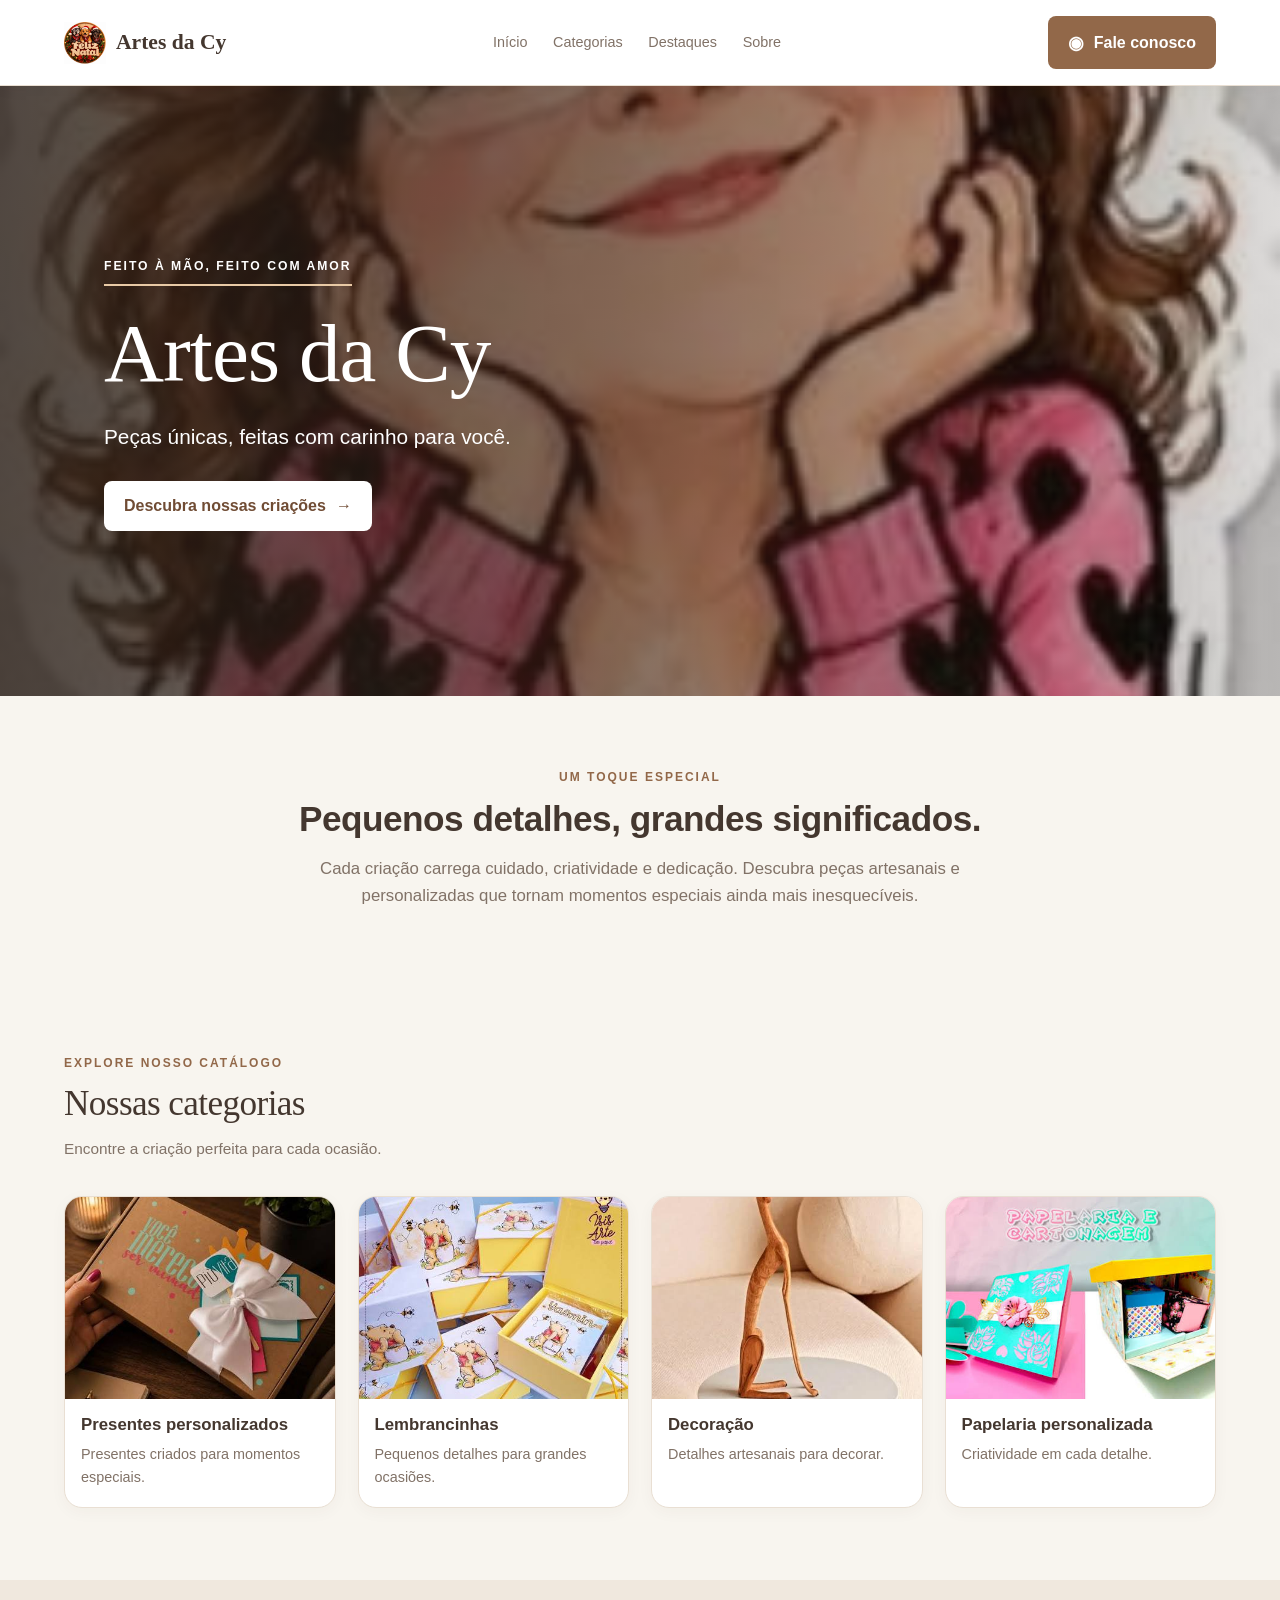
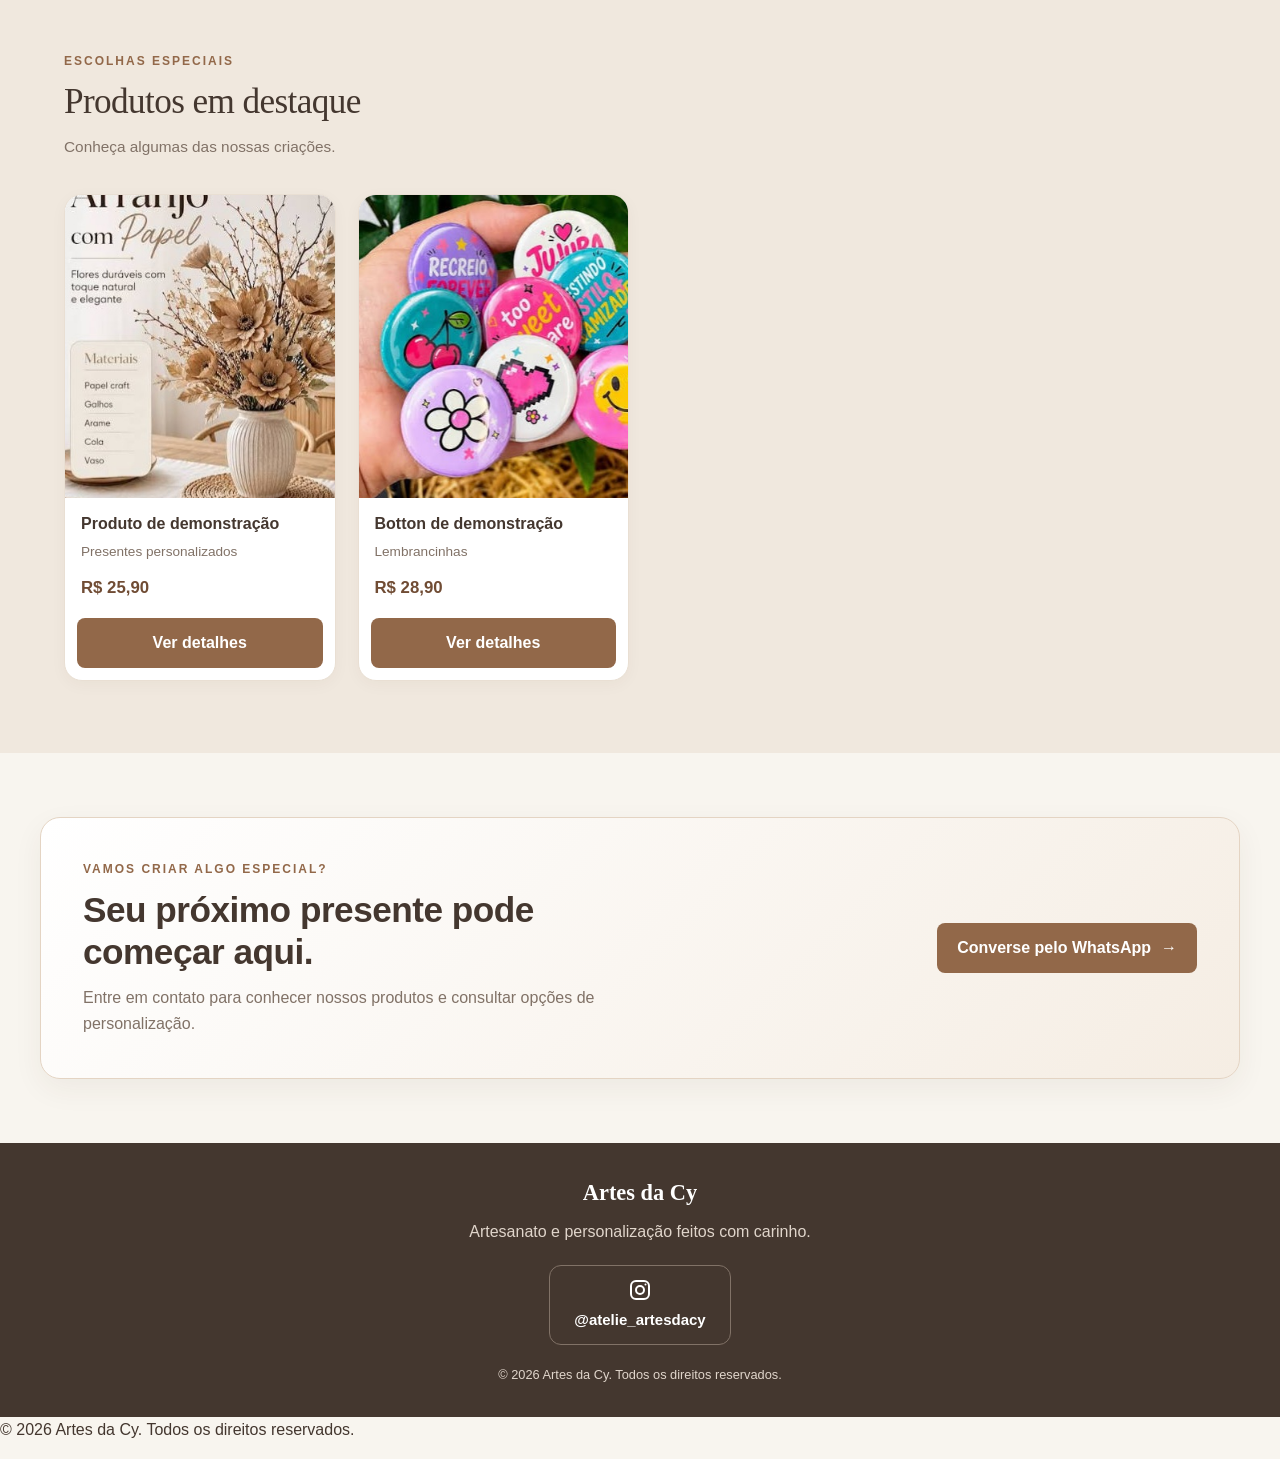
==== index.html @ b023d007 "primeiro upload" ====
<!DOCTYPE html>
<html lang="pt-BR">
<head>
  <meta charset="UTF-8">
  <meta name="viewport" content="width=device-width, initial-scale=1.0">

  <meta name="theme-color" content="#f7f2e9">
  <meta name="description" content="Artes da Cy — artesanato, presentes e produtos personalizados feitos com carinho.">

  <title>Artes da Cy | Feito com carinho</title>

  <link rel="stylesheet" href="css/estilo.css">
  <link rel="stylesheet" href="css/catalogo.css">
  <link rel="stylesheet" href="css/navbar-carrinho.css">

  <script src="js/produtos.js" defer></script>
  <script src="js/app.js" defer></script>
  <script src="js/catalogo.js" defer></script>
  <script src="js/busca.js" defer></script>
  
</head>

<body>

  <header class="cabecalho">
    <a class="marca" href="index.html" aria-label="Artes da Cy - Página inicial">
      <img
        id="logoMarca"
        class="logo-marca"
        src="imagens/logo.jpg"
        alt="Artes da Cy"
      >
      <span>Artes da Cy</span>
    </a>

    <nav class="menu-principal" aria-label="Navegação principal">
      <a href="#inicio">Início</a>
      <a href="#categorias">Categorias</a>
      <a href="#destaques">Destaques</a>
      <a href="#sobre">Sobre</a>
    </nav>

    <a
      id="linkWhatsApp"
      class="botao-contato"
      href="https://wa.me/5514991223869"
      target="_blank"
      rel="noopener noreferrer"
    >
      <span class="icone-whatsapp" aria-hidden="true">◉</span>
      Fale conosco
    </a>
  </header>

  <main>

    <section class="capa" id="inicio">
      <img
        id="imagemCapa"
        class="imagem-capa"
        src="imagens/capa.jpg"
        alt=""
      >
      <div class="capa-sobreposicao"></div>

      <div class="conteudo-capa">
        <span class="etiqueta-capa">FEITO À MÃO, FEITO COM AMOR</span>

        <h1 id="tituloCapa">Artes da Cy</h1>
        <p id="subtituloCapa">
          Peças únicas, feitas com carinho para você.
        </p>
        <a href="#categorias" class="botao-principal">
          Descubra nossas criações
          <span aria-hidden="true">→</span>
        </a>
      </div>
    </section>

    <section class="apresentacao" id="sobre">
      <span class="sobretitulo">UM TOQUE ESPECIAL</span>
      <h2>Pequenos detalhes, grandes significados.</h2>
      <p id="textoApresentacao">
        Cada criação carrega cuidado, criatividade e dedicação.
        Descubra peças artesanais e personalizadas que tornam
        momentos especiais ainda mais inesquecíveis.
      </p>
    </section>
    
<!--<section class="area-busca" aria-label="Buscar produtos">
  <div class="area-busca-conteudo">
    <span class="sobretitulo">ENCONTRE SUA CRIAÇÃO</span>
    <h2>O que você está procurando?</h2>

    <div id="buscaInicio"></div>

    <p class="dica-busca">
      Pesquise por produto, material ou tipo de presente.
    </p>
  </div>
</section>-->


    <section class="secao" id="categorias">
      <div class="cabecalho-secao">
        <div>
          <span class="sobretitulo">EXPLORE NOSSO CATÁLOGO</span>
          <h2>Nossas categorias</h2>
          <p>Encontre a criação perfeita para cada ocasião.</p>
        </div>
      </div>

      <div id="listaCategorias" class="grade-categorias">
        <p class="mensagem-vazia">
          Nossas categorias aparecerão aqui.
        </p>
      </div>
    </section>

    <section class="secao secao-destaques" id="destaques">
      <div class="cabecalho-secao">
        <div>
          <span class="sobretitulo">ESCOLHAS ESPECIAIS</span>
          <h2>Produtos em destaque</h2>
          <p>Conheça algumas das nossas criações.</p>
        </div>
      </div>

      <div id="listaProdutos" class="grade-produtos">
        <p class="mensagem-vazia">
          Nossos produtos aparecerão aqui.
        </p>
      </div>
    </section>

    <section class="convite">
      <div>
        <span class="sobretitulo">VAMOS CRIAR ALGO ESPECIAL?</span>
        <h2>Seu próximo presente pode começar aqui.</h2>
        <p>
          Entre em contato para conhecer nossos produtos
          e consultar opções de personalização.
        </p>
      </div>

      <a
        class="botao-principal"
        href="https://wa.me/5514991223869?text=Ol%C3%A1!%20Gostaria%20de%20conhecer%20os%20produtos%20da%20Artes%20da%20Cy."
        target="_blank"
        rel="noopener noreferrer"
      >
        Converse pelo WhatsApp
        <span aria-hidden="true">→</span>
      </a>
    </section>

  </main>

    <footer class="rodape">
    <a href="#inicio" class="marca-rodape">Artes da Cy</a>
    <p>Artesanato e personalização feitos com carinho.</p><div class="redes-sociais">
  <a
    class="link-rede-social"
    href="https://www.instagram.com/atelie_artesdacy/"
    target="_blank"
    rel="noopener noreferrer"
    aria-label="Visite nosso Instagram"
  >
    <svg
      xmlns="http://www.w3.org/2000/svg"
      width="20"
      height="20"
      viewBox="0 0 24 24"
      fill="none"
      stroke="currentColor"
      stroke-width="2"
      stroke-linecap="round"
      stroke-linejoin="round"
      aria-hidden="true"
    >
      <rect x="3" y="3" width="18" height="18" rx="5"/>
      <circle cx="12" cy="12" r="4"/>
      <circle cx="17.5" cy="6.5" r="1" fill="currentColor" stroke="none"/>
    </svg>
    <span>@atelie_artesdacy</span>
  </a>
</div>

<p class="creditos">
  © <span id="anoAtual">2026</span> Artes da Cy. Todos os direitos reservados.
</p>

  </footer>
    <p class="creditos">
      © <span id="anoAtual">2026</span> Artes da Cy. Todos os direitos reservados.
    </p>
  </footer>

</body>
</html>
---- css/estilo.css ----
:root {
  --fundo: #f8f5ef;
  --superficie: #ffffff;
  --texto: #44372f;
  --texto-suave: #817267;
  --destaque: #926849;
  --destaque-escuro: #704c34;
  --borda: #e9dfd3;
  --areia: #eee3d5;
  --raio: 14px;
  --sombra: 0 8px 28px rgba(65, 45, 30, 0.08);
  --largura: 1200px;
}

* {
  box-sizing: border-box;
}

html {
  scroll-behavior: smooth;
  scroll-padding-top: 90px;
}

body {
  margin: 0;
  background: var(--fundo);
  color: var(--texto);
  font-family: Arial, Helvetica, sans-serif;
  line-height: 1.6;
  -webkit-font-smoothing: antialiased;
}

body,
button,
input,
textarea,
select {
  font-family: Arial, Helvetica, sans-serif;
}

a {
  color: inherit;
  text-decoration: none;
}

img {
  display: block;
  max-width: 100%;
}

button,
a {
  -webkit-tap-highlight-color: transparent;
}

button,
input,
textarea,
select {
  font-size: 16px;
}

h1,
h2,
h3,
p {
  overflow-wrap: anywhere;
}

h1,
h2,
h3 {
  line-height: 1.2;
}

h2 {
  font-size: clamp(1.6rem, 3vw, 2.2rem);
  letter-spacing: -0.5px;
}

p {
  margin-top: 0;
}

.cabecalho {
  position: relative;
  z-index: 10;
  display: flex;
  align-items: center;
  justify-content: space-between;
  gap: 24px;
  padding: 16px max(5%, calc((100% - var(--largura)) / 2));
  background: var(--superficie);
  border-bottom: 1px solid var(--borda);
  box-shadow: 0 3px 16px rgba(65, 45, 30, 0.04);
}


.marca {
  display: inline-flex;
  align-items: center;
  gap: 10px;
  flex-shrink: 0;
  font-family: Georgia, "Times New Roman", serif;
  font-size: 1.35rem;
  font-weight: bold;
}

.logo-marca {
  width: 42px;
  height: 42px;
  object-fit: contain;
}

.menu-principal {
  display: flex;
  align-items: center;
  justify-content: center;
  gap: clamp(12px, 2vw, 28px);
}

.menu-principal a {
  color: var(--texto-suave);
  font-size: 0.9rem;
  transition: color 0.2s ease;
}

.menu-principal a:hover {
  color: var(--destaque);
}

.botao-contato,
.botao-principal {
  display: inline-flex;
  align-items: center;
  justify-content: center;
  gap: 10px;
  min-height: 46px;
  padding: 12px 20px;
  border: 0;
  border-radius: 8px;
  background: var(--destaque);
  color: #ffffff;
  font-weight: bold;
  text-align: center;
  transition:
    background 0.2s ease,
    transform 0.2s ease;
}

.botao-contato:hover,
.botao-principal:hover {
  background: var(--destaque-escuro);
  transform: translateY(-2px);
}

.icone-whatsapp {
  font-size: 1.15rem;
}

.sobretitulo {
  display: block;
  margin-bottom: 10px;
  color: var(--destaque);
  font-size: 0.75rem;
  font-weight: bold;
  letter-spacing: 2px;
}

.secao,
.apresentacao {
  width: 100%;
  max-width: calc(var(--largura) + 10%);
  margin: 0 auto;
  padding: 72px 5%;
}

.secao h2,
.apresentacao h2 {
  margin-top: 0;
}

.cabecalho-secao {
  display: flex;
  align-items: flex-end;
  justify-content: space-between;
  gap: 20px;
  margin-bottom: 34px;
}

.cabecalho-secao h2 {
  margin-bottom: 12px;
  font-family: Georgia, "Times New Roman", serif;
  font-weight: normal;
  letter-spacing: -0.6px;
}

.cabecalho-secao p {
  margin-bottom: 0;
  color: var(--texto-suave);
  font-size: 0.96rem;
}

.apresentacao {
  max-width: 850px;
  text-align: center;
}

.apresentacao h2 {
  margin-bottom: 16px;
}

.apresentacao p {
  max-width: 700px;
  margin: 0 auto;
  color: var(--texto-suave);
  font-size: 1.05rem;
}

.secao-destaques {
  max-width: none;
  background: #f0e8de;
}

.secao-destaques > * {
  max-width: var(--largura);
  margin-right: auto;
  margin-left: auto;
}

.convite {
  display: flex;
  align-items: center;
  justify-content: space-between;
  gap: 32px;
  max-width: var(--largura);
  margin: 60px auto;
  padding: 36px;
  border: 1px solid var(--borda);
  border-radius: var(--raio);
  background: var(--superficie);
}

.convite h2 {
  max-width: 600px;
  margin: 0 0 12px;
}

.convite p {
  max-width: 600px;
  margin-bottom: 0;
  color: var(--texto-suave);
}

.convite .botao-principal {
  flex-shrink: 0;
}

.rodape {
  padding: 32px 5%;
  background: #44372f;
  color: #ffffff;
  text-align: center;
}

.marca-rodape {
  font-family: Georgia, "Times New Roman", serif;
  font-size: 1.4rem;
  font-weight: bold;
}

.rodape p {
  margin: 8px 0 0;
  color: #e0d5cb;
}

.rodape .creditos {
  margin-top: 20px;
  font-size: 0.8rem;
}

.mensagem-vazia {
  grid-column: 1 / -1;
  padding: 24px;
  border: 1px dashed var(--borda);
  border-radius: var(--raio);
  color: var(--texto-suave);
  text-align: center;
}

@media (max-width: 850px) {
  .cabecalho {
    flex-wrap: wrap;
    gap: 12px;
  }

  .menu-principal {
    order: 3;
    width: 100%;
    justify-content: center;
    padding-top: 10px;
    border-top: 1px solid var(--borda);
  }

  .convite {
    margin-right: 4%;
    margin-left: 4%;
  }
}

@media (max-width: 520px) {
  html {
    scroll-padding-top: 20px;
  }

  .cabecalho {
    padding: 12px 4%;
  }

  .marca {
    gap: 7px;
    font-size: 1.1rem;
  }

  .logo-marca {
    width: 34px;
    height: 34px;
  }

  .cabecalho > .botao-contato {
    min-height: 40px;
    padding: 9px 11px;
    font-size: 0.8rem;
  }

  .menu-principal {
    justify-content: space-between;
    gap: 8px;
    overflow-x: auto;
  }

  .menu-principal a {
    flex-shrink: 0;
    font-size: 0.8rem;
  }

  .secao,
  .apresentacao {
    padding: 40px 4%;
  }

  .cabecalho-secao {
    margin-bottom: 22px;
  }

  .convite {
    align-items: stretch;
    flex-direction: column;
    gap: 22px;
    margin-top: 32px;
    margin-bottom: 32px;
    padding: 24px 20px;
  }

  .convite .botao-principal {
    width: 100%;
  }

  .rodape {
    padding: 28px 4%;
  }
}

@media (prefers-reduced-motion: reduce) {
  html {
    scroll-behavior: auto;
  }

  *,
  *::before,
  *::after {
    transition-duration: 0.01ms !important;
    animation-duration: 0.01ms !important;
  }
}


/* Redes sociais do rodapé */
.redes-sociais {
  display: flex;
  justify-content: center;
  align-items: center;
  margin: 20px 0;
}

.link-rede-social {
  display: flex;
  flex-direction: column;
  align-items: center;
  gap: 6px;
  padding: 12px 24px;
  color: #ffffff;
  background-color: #44372f;
  text-decoration: none;
  border: 1px solid #817267;
  border-radius: 12px;
  transition: background-color 0.2s ease;
}

.link-rede-social:hover,
.link-rede-social:active {
  color: #ffffff;
  background-color: #5a473a;
  text-decoration: none;
}

.link-rede-social:focus-visible {
  outline: 2px solid #ffffff;
  outline-offset: 3px;
}

.link-rede-social span {
  color: #ffffff;
}

.link-rede-social > span:first-of-type {
  font-weight: 600;
  font-size: 15px;
}

.usuario-instagram {
  font-size: 12px;
  opacity: 0.85;
}

/* Ícone do Instagram no rodapé */
.link-rede-social svg {
  display: block;
  width: 24px;
  height: 24px;
  flex-shrink: 0;
  color: #ffffff;
  stroke: currentColor;
}

.link-rede-social {
  color: #ffffff;
}

.link-rede-social:hover svg {
  color: #ffffff;
}

/* QUANTIDADE E ADIÇÃO AO CARRINHO */

.linha-adicionar-carrinho {
  display: flex;
  align-items: stretch;
  gap: 10px;
  width: 100%;
  margin: 18px 0;
}

.seletor-quantidade {
  display: flex;
  flex: 0 0 auto;
  align-items: center;
  justify-content: center;
  gap: 2px;
  padding: 4px;
  border: 1px solid var(--borda);
  border-radius: 10px;
  background: var(--superficie);
}

.botao-ajuste-quantidade {
  display: flex;
  align-items: center;
  justify-content: center;
  width: 30px;
  min-width: 30px;
  height: 38px;
  padding: 0;
  border: 0;
  border-radius: 7px;
  background: transparent;
  color: var(--texto);
  font-size: 1.25rem;
  cursor: pointer;
}

.botao-ajuste-quantidade:hover {
  background: var(--areia);
}

.seletor-quantidade input {
  width: 38px;
  min-width: 0;
  height: 38px;
  padding: 0;
  border: 0;
  outline-offset: 2px;
  background: transparent;
  color: var(--texto);
  font: inherit;
  font-weight: 600;
  text-align: center;
  appearance: textfield;
  -moz-appearance: textfield;
}

.seletor-quantidade input::-webkit-inner-spin-button,
.seletor-quantidade input::-webkit-outer-spin-button {
  margin: 0;
  -webkit-appearance: none;
}

.linha-adicionar-carrinho > .botao-principal {
  flex: 1 1 auto;
  min-width: 0;
  margin: 0;
  padding: 10px 12px;
  font-size: 0.9rem;
  line-height: 1.25;
}

@media (max-width: 380px) {
  .linha-adicionar-carrinho {
    gap: 6px;
  }

  .botao-ajuste-quantidade {
    width: 26px;
    min-width: 26px;
  }

  .seletor-quantidade input {
    width: 30px;
  }

  .linha-adicionar-carrinho > .botao-principal {
    padding: 9px 7px;
    font-size: 0.82rem;
  }
}
---- css/catalogo.css ----
/* CAPA PRINCIPAL */

.capa {
  position: relative;
  display: flex;
  align-items: center;
  min-height: clamp(400px, 52vw, 610px);
  overflow: hidden;
  isolation: isolate;
  background: #c8b39c;
}

.imagem-capa,
.capa-sobreposicao {
  position: absolute;
  inset: 0;
  width: 100%;
  height: 100%;
}

.imagem-capa {
  z-index: -2;
  object-fit: cover;
  object-position: center;
}

.capa-sobreposicao {
  z-index: -1;
  background: linear-gradient(
    90deg,
    rgba(43, 31, 23, 0.82) 0%,
    rgba(43, 31, 23, 0.58) 48%,
    rgba(43, 31, 23, 0.16) 100%
  );
}

.conteudo-capa {
  position: relative;
  width: 100%;
  max-width: var(--largura);
  margin: 0 auto;
  padding: 76px 5%;
  color: #ffffff;
}

.etiqueta-capa {
  display: inline-block;
  margin-bottom: 18px;
  padding-bottom: 8px;
  border-bottom: 2px solid #e8c9a5;
  color: #ffffff;
  font-size: 0.76rem;
  font-weight: bold;
  letter-spacing: 2px;
}


.conteudo-capa h1 {
  max-width: 700px;
  margin: 0 0 16px;
  font-family: Georgia, "Times New Roman", serif;
  font-size: clamp(2.6rem, 7vw, 5.2rem);
  font-weight: normal;
  letter-spacing: -1px;
}

.conteudo-capa p {
  max-width: 500px;
  margin-bottom: 28px;
  font-size: clamp(1rem, 2vw, 1.3rem);
}

.conteudo-capa .botao-principal {
  background: #ffffff;
  color: var(--destaque-escuro);
}

.conteudo-capa .botao-principal:hover {
  background: var(--areia);
}

/* GRADE DE CATEGORIAS */

.grade-categorias {
  display: grid;
  grid-template-columns: repeat(4, minmax(0, 1fr));
  gap: 22px;
}

.convite {
  display: flex;
  align-items: center;
  justify-content: space-between;
  gap: 32px;
  max-width: var(--largura);
  margin: 64px auto;
  padding: 42px;
  border: 1px solid #e4d4c3;
  border-radius: 20px;
  background: linear-gradient(135deg, #ffffff 0%, #f5ede3 100%);
  box-shadow: 0 10px 30px rgba(65, 45, 30, 0.06);
}

.cartao-categoria {
  display: block;
  overflow: hidden;
  border: 1px solid var(--borda);
  border-radius: 18px;
  background: var(--superficie);
  box-shadow: 0 4px 16px rgba(65, 45, 30, 0.04);
  transition:
    transform 0.25s ease,
    box-shadow 0.25s ease;
}

.cartao-categoria:hover {
  transform: translateY(-4px);
  box-shadow: 0 12px 26px rgba(65, 45, 30, 0.12);
}

.cartao-categoria img {
  width: 100%;
  aspect-ratio: 4 / 3;
  object-fit: cover;
  background: var(--areia);
}

.cartao-categoria h3 {
  margin: 16px 16px 8px;
  font-size: 1.05rem;
}

.cartao-categoria p {
  margin: 0 16px 18px;
  color: var(--texto-suave);
  font-size: 0.9rem;
}

/* GRADE DE PRODUTOS */

.grade-produtos {
  display: grid;
  grid-template-columns: repeat(4, minmax(0, 1fr));
  gap: 22px;
}

.cartao-produto {
  display: flex;
  min-width: 0;
  flex-direction: column;
  overflow: hidden;
  border: 1px solid var(--borda);
  border-radius: 18px;
  background: var(--superficie);
  box-shadow: 0 4px 16px rgba(65, 45, 30, 0.04);
  transition:
    transform 0.25s ease,
    box-shadow 0.25s ease;
}

.cartao-produto:hover {
  transform: translateY(-4px);
  box-shadow: 0 12px 26px rgba(65, 45, 30, 0.12);
}

.cartao-produto > a:first-child {
  display: flex;
  flex: 1;
  flex-direction: column;
}

.cartao-produto img {
  width: 100%;
  aspect-ratio: 4 / 4.5;
  object-fit: cover;
  background: var(--areia);
}

.cartao-produto-conteudo {
  display: flex;
  flex: 1;
  flex-direction: column;
  align-items: flex-start;
  padding: 16px;
}

.cartao-produto h3 {
  margin: 0 0 8px;
  font-size: 1rem;
}

.cartao-produto-conteudo > p:not(.preco) {
  margin-bottom: 12px;
  color: var(--texto-suave);
  font-size: 0.85rem;
}

.cartao-produto .preco {
  margin-top: auto;
  margin-bottom: 0;
  color: var(--destaque-escuro);
  font-size: 1.05rem;
  font-weight: bold;
}

.cartao-produto > .botao-contato {
  margin: 0 12px 12px;
}

/* PÁGINA DE CATEGORIA */

.caminho-pagina {
  display: flex;
  flex-wrap: wrap;
  align-items: center;
  gap: 10px;
  max-width: var(--largura);
  margin: 0 auto;
  padding: 22px 5%;
  color: var(--texto-suave);
  font-size: 0.9rem;
}

.caminho-pagina a:hover,
.link-voltar:hover {
  color: var(--destaque-escuro);
  text-decoration: underline;
}

.topo-categoria {
  padding: 42px 5% 48px;
  background: var(--areia);
  text-align: center;
}

.topo-categoria .sobretitulo {
  margin-bottom: 12px;
}

.topo-categoria h1 {
  margin: 0 0 14px;
  font-family: Georgia, "Times New Roman", serif;
  font-size: clamp(2rem, 5vw, 3.4rem);
  font-weight: normal;
}

.topo-categoria > p {
  max-width: 650px;
  margin: 0 auto;
  color: var(--texto-suave);
}

.secao-listagem {
  min-height: 300px;
}

.resumo-listagem {
  display: flex;
  align-items: center;
  justify-content: space-between;
  flex-wrap: wrap;
  gap: 12px;
  margin-bottom: 24px;
}

.resumo-listagem p {
  margin: 0;
  color: var(--texto-suave);
  font-size: 0.9rem;
}

.link-voltar {
  color: var(--destaque);
  font-size: 0.9rem;
}

.aviso-categoria {
  padding: 36px 16px;
  text-align: center;
}

.aviso-categoria h2 {
  margin-top: 0;
}

.aviso-categoria p {
  color: var(--texto-suave);
}

.aviso-categoria .botao-principal {
  margin-top: 12px;
}

[hidden] {
  display: none !important;
}

@media (max-width: 520px) {
  .caminho-pagina {
    padding: 16px 4%;
    font-size: 0.82rem;
  }

  .topo-categoria {
    padding: 34px 5% 38px;
  }

  .resumo-listagem {
    align-items: flex-start;
    flex-direction: column;
  }
}


@media (max-width: 1000px) {
  .grade-categorias,
  .grade-produtos {
    grid-template-columns: repeat(3, minmax(0, 1fr));
    gap: 16px;
  }
}

@media (max-width: 650px) {
  .capa {
    min-height: 400px;
  }

.capa-sobreposicao {
  background: linear-gradient(
    90deg,
    rgba(43, 31, 23, 0.82) 0%,
    rgba(43, 31, 23, 0.62) 65%,
    rgba(43, 31, 23, 0.35) 100%
  );
}

  .conteudo-capa {
    padding: 48px 5%;
  }

  .etiqueta-capa {
    font-size: 0.68rem;
    letter-spacing: 1.4px;
  }

  .grade-categorias {
    grid-template-columns: repeat(2, minmax(0, 1fr));
    gap: 12px;
  }

  .grade-produtos {
    grid-template-columns: repeat(2, minmax(0, 1fr));
    gap: 12px;
  }

  .cartao-categoria h3 {
    margin: 12px 12px 6px;
    font-size: 0.95rem;
  }

  .cartao-categoria p {
    margin: 0 12px 14px;
    font-size: 0.8rem;
  }

  .cartao-produto-conteudo {
    padding: 12px;
  }

  .cartao-produto h3 {
    font-size: 0.92rem;
  }

  .cartao-produto .preco {
    font-size: 0.95rem;
  }

  .cartao-produto > .botao-contato {
    margin: 0 8px 8px;
    padding: 10px 8px;
    font-size: 0.85rem;
  }
}

@media (max-width: 350px) {
  .grade-categorias,
  .grade-produtos {
    gap: 8px;
  }

  .cartao-produto-conteudo {
    padding: 9px;
  }

  .cartao-produto > .botao-contato {
    margin: 0 6px 6px;
    font-size: 0.78rem;
  }
}

/* PÁGINA INDIVIDUAL DO PRODUTO */

.detalhes-produto {
  display: grid;
  grid-template-columns: minmax(0, 1.05fr) minmax(0, 0.95fr);
  align-items: start;
  gap: clamp(28px, 5vw, 64px);
  max-width: var(--largura);
  margin: 0 auto;
  padding: 24px 5% 64px;
}

.galeria-produto {
  min-width: 0;
}

.imagem-principal-container {
  display: flex;
  align-items: center;
  justify-content: center;
  overflow: hidden;
  border: 1px solid var(--borda);
  border-radius: var(--raio);
  background: #eee5da;
}

.imagem-principal-produto {
  width: 100%;
  max-height: 650px;
  aspect-ratio: 4 / 4.5;
  object-fit: contain;
}

.imagem-principal-produto.sem-imagem {
  min-height: 260px;
  color: var(--texto-suave);
}

.miniaturas-produto {
  display: flex;
  flex-wrap: wrap;
  gap: 10px;
  margin-top: 14px;
}

.miniatura-produto {
  width: 76px;
  padding: 0;
  overflow: hidden;
  border: 2px solid transparent;
  border-radius: 8px;
  background: var(--superficie);
  cursor: pointer;
}

.miniatura-produto img {
  width: 100%;
  aspect-ratio: 1;
  object-fit: cover;
}

.miniatura-produto.selecionada {
  border-color: var(--destaque);
}

.miniatura-produto:focus-visible {
  outline: 2px solid var(--destaque-escuro);
  outline-offset: 3px;
}

.informacoes-produto {
  min-width: 0;
  padding-top: 12px;
}

.informacoes-produto h1 {
  margin: 0 0 20px;
  font-family: Georgia, "Times New Roman", serif;
  font-size: clamp(2rem, 4vw, 3rem);
  font-weight: normal;
  line-height: 1.15;
}

.preco-detalhe {
  margin: 0 0 24px;
  color: var(--destaque-escuro);
  font-size: clamp(1.35rem, 3vw, 1.8rem);
  font-weight: bold;
}

.descricao-detalhe {
  margin-bottom: 28px;
  color: var(--texto-suave);
  white-space: pre-line;
  overflow-wrap: anywhere;
}

.especificacoes-produto {
  margin: 24px 0;
  border-top: 1px solid var(--borda);
}

.linha-especificacao {
  padding: 16px 0;
  border-bottom: 1px solid var(--borda);
}

.linha-especificacao > span {
  display: block;
  margin-bottom: 4px;
  font-size: 0.82rem;
  font-weight: bold;
  color: var(--destaque);
  text-transform: uppercase;
  letter-spacing: 0.7px;
}

.linha-especificacao p {
  margin: 0;
  color: var(--texto);
  white-space: pre-line;
}

.botao-produto-grande {
  width: 100%;
  min-height: 52px;
  font-size: 1rem;
}

.nota-produto {
  margin-top: 14px;
  color: var(--texto-suave);
  font-size: 0.85rem;
  text-align: center;
}

.outros-produtos {
  border-top: 1px solid var(--borda);
}

.produto-indisponivel {
  padding: 60px 5%;
  text-align: center;
}

.produto-indisponivel h1 {
  font-family: Georgia, "Times New Roman", serif;
  font-weight: normal;
}

.produto-indisponivel p {
  margin-bottom: 24px;
  color: var(--texto-suave);
}

@media (max-width: 760px) {
  .detalhes-produto {
    grid-template-columns: minmax(0, 1fr);
    gap: 28px;
    padding: 16px 4% 44px;
  }

    .imagem-principal-produto {
    width: 100%;
    height: auto;
    max-height: 650px;
    aspect-ratio: auto;
    object-fit: contain;
  }

  .informacoes-produto {
    padding-top: 0;
  }

  .informacoes-produto h1 {
    font-size: 2rem;
  }

  .miniatura-produto {
    width: 64px;
  }
}

/* BUSCA E FILTROS */

.area-busca {
  padding: 56px 5%;
  background: linear-gradient(180deg, #ffffff 0%, #f8f5ef 100%);
  border-top: 1px solid var(--borda);
  border-bottom: 1px solid var(--borda);
}

.area-busca-conteudo {
  max-width: 760px;
  margin: 0 auto;
  text-align: center;
}

.area-busca h2 {
  margin: 0 0 22px;
}

.dica-busca {
  margin: 12px 0 0;
  color: var(--texto-suave);
  font-size: 0.85rem;
}

.formulario-busca {
  width: 100%;
}

.busca-campo {
  display: flex;
  align-items: center;
  gap: 10px;
  width: 100%;
  padding: 7px;
  border: 1px solid #dfd0bf;
  border-radius: 14px;
  background: #ffffff;
  box-shadow: 0 8px 24px rgba(65, 45, 30, 0.08);
  transition: box-shadow 0.2s ease, border-color 0.2s ease;
}

.busca-icone {
  padding-left: 12px;
  color: var(--destaque);
  font-size: 1.8rem;
  line-height: 1;
}

.busca-campo input {
  flex: 1;
  width: 100%;
  min-width: 0;
  min-height: 44px;
  border: 0;
  outline: none;
  background: transparent;
  color: var(--texto);
}

.busca-campo input:focus-visible {
  outline: 2px solid var(--destaque);
  outline-offset: 2px;
}

.busca-campo input::placeholder {
  color: #9b8e83;
}

.botao-buscar {
  min-height: 44px;
  padding: 10px 22px;
  border: 0;
  border-radius: 8px;
  background: var(--destaque);
  color: #ffffff;
  font-weight: bold;
  cursor: pointer;
}

.botao-buscar:hover {
  background: var(--destaque-escuro);
}

.filtros-categoria {
  display: grid;
  grid-template-columns: minmax(0, 1fr) minmax(200px, 0.65fr);
  align-items: end;
  gap: 20px;
  margin-bottom: 28px;
}

.filtro-seletor {
  display: flex;
  flex-direction: column;
  gap: 8px;
  color: var(--texto-suave);
  font-size: 0.85rem;
}

.filtro-seletor select {
  width: 100%;
  min-height: 48px;
  padding: 10px 12px;
  border: 1px solid var(--borda);
  border-radius: 8px;
  background: #ffffff;
  color: var(--texto);
}

@media (max-width: 600px) {
  .area-busca {
    padding: 34px 4%;
  }

  .busca-campo {
    gap: 6px;
  }

  .busca-campo input {
    font-size: 0.9rem;
  }

  .botao-buscar {
    padding: 10px 13px;
  }

  .filtros-categoria {
    grid-template-columns: minmax(0, 1fr);
    gap: 16px;
  }
}

/* AJUSTE DOS FILTROS COM ORDENAÇÃO */

.filtros-categoria {
  grid-template-columns: repeat(3, minmax(0, 1fr));
}

@media (max-width: 600px) {
  .filtros-categoria {
    grid-template-columns: minmax(0, 1fr);
  }
}
---- css/navbar-carrinho.css ----
/* BOTÃO FLUTUANTE DO CARRINHO */

.botao-flutuante-carrinho {
  position: fixed;
  right: 18px;
  bottom: 22px;
  z-index: 1000;

  display: flex;
  align-items: center;
  justify-content: center;
  gap: 9px;

  min-height: 54px;
  padding: 12px 18px;

  border: 1px solid rgba(255, 255, 255, 0.25);
  border-radius: 50px;

  background: #735642;
  color: #ffffff;

  font-family: inherit;
  font-size: 0.95rem;
  font-weight: 600;
  text-decoration: none;

  box-shadow: 0 5px 18px rgba(45, 30, 20, 0.25);

  transition:
    background-color 0.2s ease,
    transform 0.2s ease,
    box-shadow 0.2s ease;
}

.botao-flutuante-carrinho:hover {
  background: #5d4433;
  color: #ffffff;
  transform: translateY(-2px);
  box-shadow: 0 7px 22px rgba(45, 30, 20, 0.3);
}

.botao-flutuante-carrinho:focus-visible {
  outline: 3px solid #b58b68;
  outline-offset: 4px;
}

.icone-flutuante-carrinho {
  font-size: 1.25rem;
  line-height: 1;
}

.contador-flutuante-carrinho {
  display: inline-flex;
  align-items: center;
  justify-content: center;

  min-width: 24px;
  height: 24px;
  padding: 0 5px;

  border-radius: 50px;
  background: #ffffff;
  color: #735642;

  font-size: 0.8rem;
  font-weight: 700;
  line-height: 1;
  font-variant-numeric: tabular-nums;
}

/* ADAPTAÇÃO PARA CELULARES */

@media (max-width: 600px) {
  .botao-flutuante-carrinho {
    right: 14px;
    bottom: 18px;
    min-height: 50px;
    padding: 11px 15px;
    gap: 8px;
    font-size: 0.9rem;
  }

  .icone-flutuante-carrinho {
    font-size: 1.2rem;
  }
}

/* RESPEITA A PREFERÊNCIA POR MENOS ANIMAÇÃO */

@media (prefers-reduced-motion: reduce) {
  .botao-flutuante-carrinho {
    transition: none;
  }
}
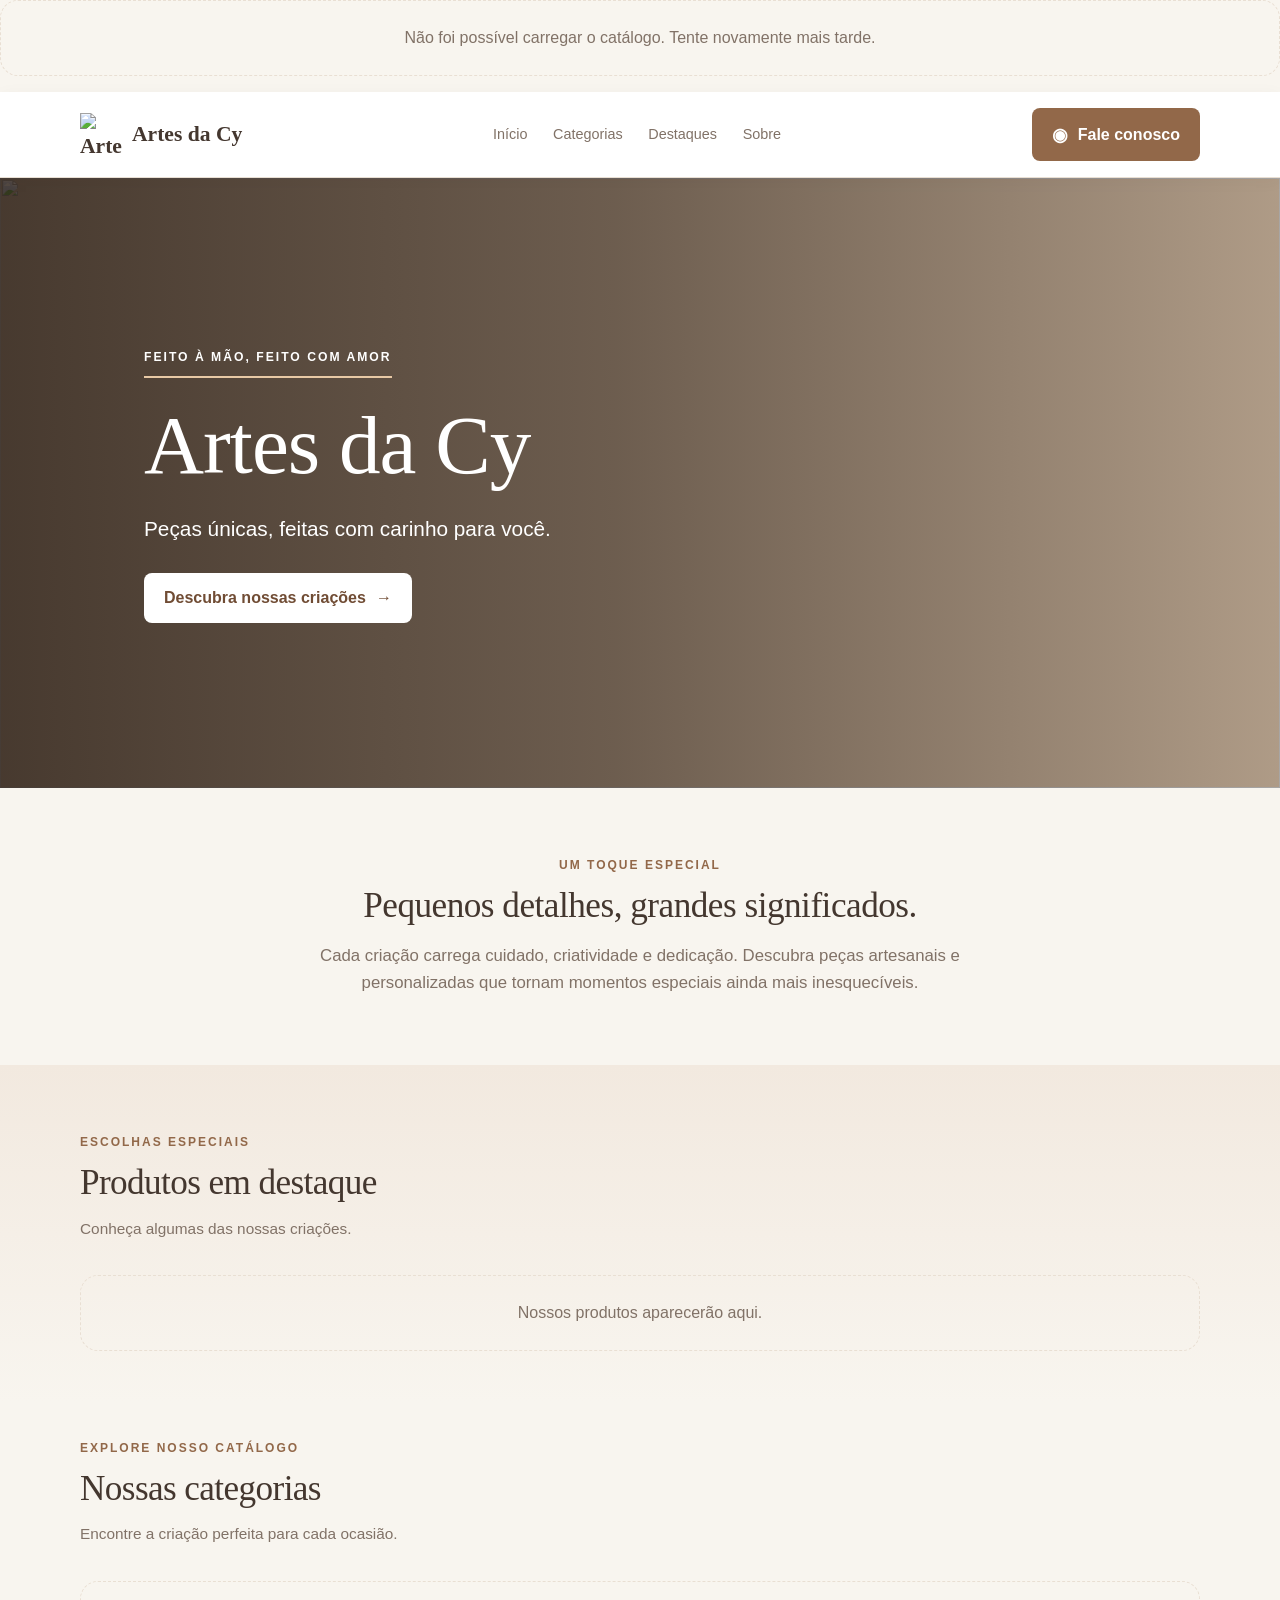
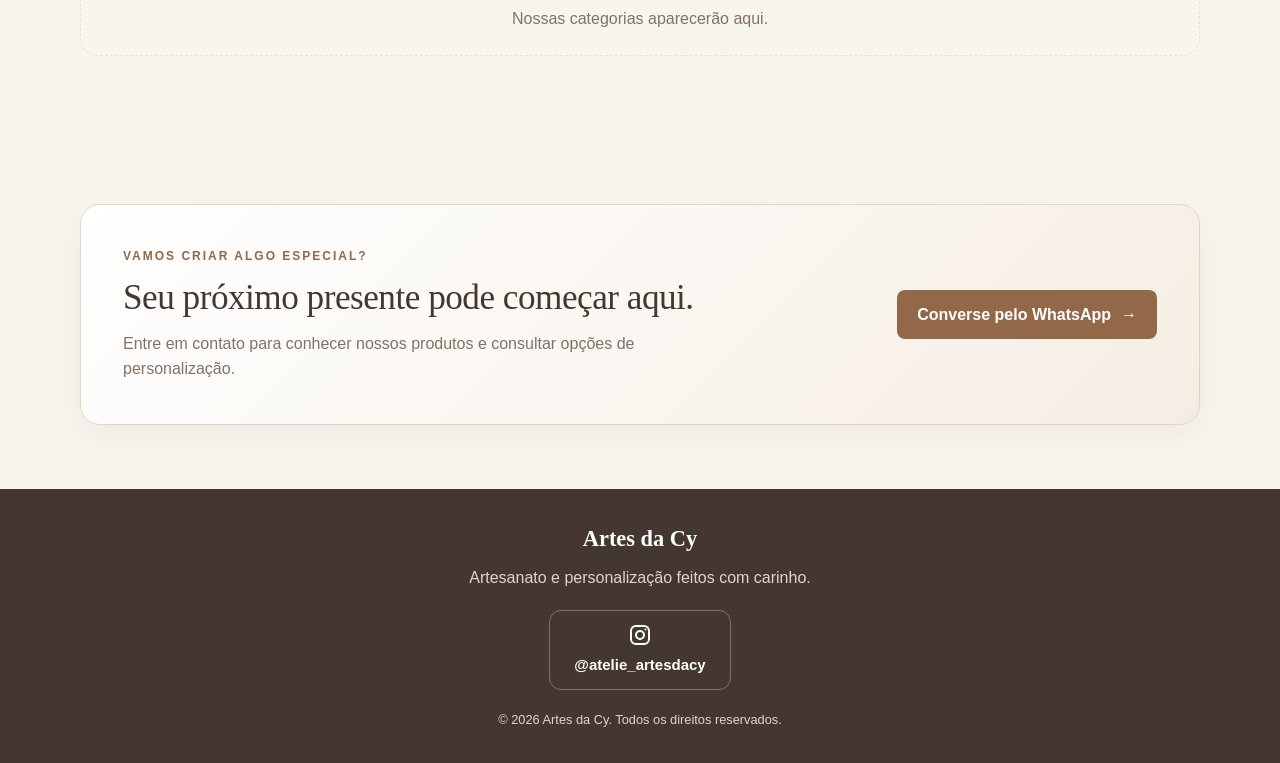
==== commit a0e0ccc5: "Merge pull request #1 from Artes-da-Cy/desenvolvimento-local feat: catálogo dinâmico com D1 e R2" ====
--- a/index.html
+++ b/index.html
@@ -10,14 +10,14 @@
 
   <title>Artes da Cy | Feito com carinho</title>
 
-  <link rel="stylesheet" href="css/estilo.css">
-  <link rel="stylesheet" href="css/catalogo.css">
-  <link rel="stylesheet" href="css/navbar-carrinho.css">
+  <link rel="stylesheet" href="css/estilo.css?v=1.1.1">
+  <link rel="stylesheet" href="css/catalogo.css?v=1.1.1">
+  <link rel="stylesheet" href="css/navbar-carrinho.css?v=1.1.1">
 
-  <script src="js/produtos.js" defer></script>
-  <script src="js/app.js" defer></script>
-  <script src="js/catalogo.js" defer></script>
-  <script src="js/busca.js" defer></script>
+  <script src="js/produtos.js?v=2" defer></script>
+  <script src="js/app.js?v=2" defer></script>
+  <script src="js/catalogo.js?v=2" defer></script>
+  <script src="js/busca.js?v=2" defer></script>
   
 </head>
 
@@ -28,7 +28,7 @@
       <img
         id="logoMarca"
         class="logo-marca"
-        src="imagens/logo.jpg"
+        src="/api/media?key=site/logo.jpg"
         alt="Artes da Cy"
       >
       <span>Artes da Cy</span>
@@ -59,7 +59,7 @@
       <img
         id="imagemCapa"
         class="imagem-capa"
-        src="imagens/capa.jpg"
+        src="/api/media?key=site/capa.jpg"
         alt=""
       >
       <div class="capa-sobreposicao"></div>
@@ -102,6 +102,22 @@
 </section>-->
 
 
+    <section class="secao secao-destaques" id="destaques">
+      <div class="cabecalho-secao">
+        <div>
+          <span class="sobretitulo">ESCOLHAS ESPECIAIS</span>
+          <h2>Produtos em destaque</h2>
+          <p>Conheça algumas das nossas criações.</p>
+        </div>
+      </div>
+
+      <div id="listaProdutos" class="grade-produtos">
+        <p class="mensagem-vazia">
+          Nossos produtos aparecerão aqui.
+        </p>
+      </div>
+    </section>
+
     <section class="secao" id="categorias">
       <div class="cabecalho-secao">
         <div>
@@ -114,22 +130,6 @@
       <div id="listaCategorias" class="grade-categorias">
         <p class="mensagem-vazia">
           Nossas categorias aparecerão aqui.
-        </p>
-      </div>
-    </section>
-
-    <section class="secao secao-destaques" id="destaques">
-      <div class="cabecalho-secao">
-        <div>
-          <span class="sobretitulo">ESCOLHAS ESPECIAIS</span>
-          <h2>Produtos em destaque</h2>
-          <p>Conheça algumas das nossas criações.</p>
-        </div>
-      </div>
-
-      <div id="listaProdutos" class="grade-produtos">
-        <p class="mensagem-vazia">
-          Nossos produtos aparecerão aqui.
         </p>
       </div>
     </section>
@@ -159,39 +159,34 @@
 
     <footer class="rodape">
     <a href="#inicio" class="marca-rodape">Artes da Cy</a>
-    <p>Artesanato e personalização feitos com carinho.</p><div class="redes-sociais">
-  <a
-    class="link-rede-social"
-    href="https://www.instagram.com/atelie_artesdacy/"
-    target="_blank"
-    rel="noopener noreferrer"
-    aria-label="Visite nosso Instagram"
-  >
-    <svg
-      xmlns="http://www.w3.org/2000/svg"
-      width="20"
-      height="20"
-      viewBox="0 0 24 24"
-      fill="none"
-      stroke="currentColor"
-      stroke-width="2"
-      stroke-linecap="round"
-      stroke-linejoin="round"
-      aria-hidden="true"
-    >
-      <rect x="3" y="3" width="18" height="18" rx="5"/>
-      <circle cx="12" cy="12" r="4"/>
-      <circle cx="17.5" cy="6.5" r="1" fill="currentColor" stroke="none"/>
-    </svg>
-    <span>@atelie_artesdacy</span>
-  </a>
-</div>
-
-<p class="creditos">
-  © <span id="anoAtual">2026</span> Artes da Cy. Todos os direitos reservados.
-</p>
-
-  </footer>
+    <p>Artesanato e personalização feitos com carinho.</p>
+    <div class="redes-sociais">
+      <a
+        class="link-rede-social"
+        href="https://www.instagram.com/atelie_artesdacy/"
+        target="_blank"
+        rel="noopener noreferrer"
+        aria-label="Visite nosso Instagram"
+      >
+        <svg
+          xmlns="http://www.w3.org/2000/svg"
+          width="20"
+          height="20"
+          viewBox="0 0 24 24"
+          fill="none"
+          stroke="currentColor"
+          stroke-width="2"
+          stroke-linecap="round"
+          stroke-linejoin="round"
+          aria-hidden="true"
+        >
+          <rect x="3" y="3" width="18" height="18" rx="5"/>
+          <circle cx="12" cy="12" r="4"/>
+          <circle cx="17.5" cy="6.5" r="1" fill="currentColor" stroke="none"/>
+        </svg>
+        <span>@atelie_artesdacy</span>
+      </a>
+    </div>
     <p class="creditos">
       © <span id="anoAtual">2026</span> Artes da Cy. Todos os direitos reservados.
     </p>
--- a/css/estilo.css
+++ b/css/estilo.css
@@ -8,9 +8,10 @@
   --destaque-escuro: #704c34;
   --borda: #e9dfd3;
   --areia: #eee3d5;
-  --raio: 14px;
-  --sombra: 0 8px 28px rgba(65, 45, 30, 0.08);
-  --largura: 1200px;
+  --raio: 18px;
+  --sombra: 0 12px 32px rgba(65, 45, 30, 0.09);
+  --largura: 1120px;
+  --fonte-decorativa: Georgia, "Times New Roman", serif;
 }
 
 * {
@@ -77,6 +78,8 @@
 h2 {
   font-size: clamp(1.6rem, 3vw, 2.2rem);
   letter-spacing: -0.5px;
+  font-family: var(--fonte-decorativa);
+  font-weight: normal;
 }
 
 p {
@@ -102,7 +105,7 @@
   align-items: center;
   gap: 10px;
   flex-shrink: 0;
-  font-family: Georgia, "Times New Roman", serif;
+  font-family: var(--fonte-decorativa);
   font-size: 1.35rem;
   font-weight: bold;
 }
@@ -171,9 +174,9 @@
 .secao,
 .apresentacao {
   width: 100%;
-  max-width: calc(var(--largura) + 10%);
+  max-width: calc(var(--largura) + 64px);
   margin: 0 auto;
-  padding: 72px 5%;
+  padding: 68px 32px;
 }
 
 .secao h2,
@@ -191,7 +194,7 @@
 
 .cabecalho-secao h2 {
   margin-bottom: 12px;
-  font-family: Georgia, "Times New Roman", serif;
+  font-family: var(--fonte-decorativa);
   font-weight: normal;
   letter-spacing: -0.6px;
 }
@@ -219,12 +222,18 @@
 }
 
 .secao-destaques {
-  max-width: none;
-  background: #f0e8de;
+  max-width: 100%;
+  padding-bottom: 36px;
+  background: linear-gradient(180deg, #f2e9df 0%, #f8f5ef 100%);
+}
+
+#categorias {
+  padding-top: 36px;
 }
 
 .secao-destaques > * {
   max-width: var(--largura);
+  width: 100%;
   margin-right: auto;
   margin-left: auto;
 }
@@ -265,7 +274,7 @@
 }
 
 .marca-rodape {
-  font-family: Georgia, "Times New Roman", serif;
+  font-family: var(--fonte-decorativa);
   font-size: 1.4rem;
   font-weight: bold;
 }
@@ -347,7 +356,15 @@
 
   .secao,
   .apresentacao {
-    padding: 40px 4%;
+    padding: 42px 4%;
+  }
+
+  .secao-destaques {
+    padding-bottom: 24px;
+  }
+
+  #categorias {
+    padding-top: 24px;
   }
 
   .cabecalho-secao {
@@ -544,4 +561,3 @@
     font-size: 0.82rem;
   }
 }
-
--- a/css/catalogo.css
+++ b/css/catalogo.css
@@ -59,7 +59,7 @@
 .conteudo-capa h1 {
   max-width: 700px;
   margin: 0 0 16px;
-  font-family: Georgia, "Times New Roman", serif;
+  font-family: var(--fonte-decorativa);
   font-size: clamp(2.6rem, 7vw, 5.2rem);
   font-weight: normal;
   letter-spacing: -1px;
@@ -85,7 +85,7 @@
 .grade-categorias {
   display: grid;
   grid-template-columns: repeat(4, minmax(0, 1fr));
-  gap: 22px;
+  gap: 24px;
 }
 
 .convite {
@@ -105,18 +105,20 @@
 .cartao-categoria {
   display: block;
   overflow: hidden;
-  border: 1px solid var(--borda);
-  border-radius: 18px;
+  border: 1px solid #e6d5c3;
+  border-radius: 20px;
   background: var(--superficie);
-  box-shadow: 0 4px 16px rgba(65, 45, 30, 0.04);
+  box-shadow: 0 8px 24px rgba(65, 45, 30, 0.07);
   transition:
     transform 0.25s ease,
-    box-shadow 0.25s ease;
+    box-shadow 0.25s ease,
+    border-color 0.25s ease;
 }
 
 .cartao-categoria:hover {
-  transform: translateY(-4px);
-  box-shadow: 0 12px 26px rgba(65, 45, 30, 0.12);
+  transform: translateY(-6px);
+  border-color: #c9a988;
+  box-shadow: 0 16px 34px rgba(65, 45, 30, 0.14);
 }
 
 .cartao-categoria img {
@@ -124,11 +126,26 @@
   aspect-ratio: 4 / 3;
   object-fit: cover;
   background: var(--areia);
+  transition: transform 0.35s ease;
+}
+
+.cartao-categoria:hover img,
+.cartao-categoria:focus-visible img {
+  transform: scale(1.035);
+}
+
+.cartao-categoria:focus-visible,
+.cartao-produto a:focus-visible {
+  outline: 3px solid #b58b68;
+  outline-offset: 4px;
 }
 
 .cartao-categoria h3 {
   margin: 16px 16px 8px;
-  font-size: 1.05rem;
+  color: var(--destaque-escuro);
+  font-family: var(--fonte-decorativa);
+  font-size: 1.18rem;
+  font-weight: normal;
 }
 
 .cartao-categoria p {
@@ -142,7 +159,7 @@
 .grade-produtos {
   display: grid;
   grid-template-columns: repeat(4, minmax(0, 1fr));
-  gap: 22px;
+  gap: 24px;
 }
 
 .cartao-produto {
@@ -150,18 +167,20 @@
   min-width: 0;
   flex-direction: column;
   overflow: hidden;
-  border: 1px solid var(--borda);
-  border-radius: 18px;
+  border: 1px solid #e6d5c3;
+  border-radius: 20px;
   background: var(--superficie);
-  box-shadow: 0 4px 16px rgba(65, 45, 30, 0.04);
+  box-shadow: 0 8px 24px rgba(65, 45, 30, 0.07);
   transition:
     transform 0.25s ease,
-    box-shadow 0.25s ease;
+    box-shadow 0.25s ease,
+    border-color 0.25s ease;
 }
 
 .cartao-produto:hover {
-  transform: translateY(-4px);
-  box-shadow: 0 12px 26px rgba(65, 45, 30, 0.12);
+  transform: translateY(-6px);
+  border-color: #c9a988;
+  box-shadow: 0 16px 34px rgba(65, 45, 30, 0.14);
 }
 
 .cartao-produto > a:first-child {
@@ -175,6 +194,11 @@
   aspect-ratio: 4 / 4.5;
   object-fit: cover;
   background: var(--areia);
+  transition: transform 0.35s ease;
+}
+
+.cartao-produto:hover img {
+  transform: scale(1.035);
 }
 
 .cartao-produto-conteudo {
@@ -187,7 +211,10 @@
 
 .cartao-produto h3 {
   margin: 0 0 8px;
-  font-size: 1rem;
+  color: var(--destaque-escuro);
+  font-family: var(--fonte-decorativa);
+  font-size: 1.12rem;
+  font-weight: normal;
 }
 
 .cartao-produto-conteudo > p:not(.preco) {
@@ -215,7 +242,7 @@
   flex-wrap: wrap;
   align-items: center;
   gap: 10px;
-  max-width: var(--largura);
+  max-width: calc(var(--largura) + 64px);
   margin: 0 auto;
   padding: 22px 5%;
   color: var(--texto-suave);
@@ -240,7 +267,7 @@
 
 .topo-categoria h1 {
   margin: 0 0 14px;
-  font-family: Georgia, "Times New Roman", serif;
+  font-family: var(--fonte-decorativa);
   font-size: clamp(2rem, 5vw, 3.4rem);
   font-weight: normal;
 }
@@ -406,7 +433,7 @@
   grid-template-columns: minmax(0, 1.05fr) minmax(0, 0.95fr);
   align-items: start;
   gap: clamp(28px, 5vw, 64px);
-  max-width: var(--largura);
+  max-width: calc(var(--largura) + 64px);
   margin: 0 auto;
   padding: 24px 5% 64px;
 }
@@ -476,7 +503,7 @@
 
 .informacoes-produto h1 {
   margin: 0 0 20px;
-  font-family: Georgia, "Times New Roman", serif;
+  font-family: var(--fonte-decorativa);
   font-size: clamp(2rem, 4vw, 3rem);
   font-weight: normal;
   line-height: 1.15;
@@ -535,6 +562,52 @@
   text-align: center;
 }
 
+.compartilhar-produto {
+  margin-top: 28px;
+  padding: 20px;
+  border: 1px solid var(--borda);
+  border-radius: var(--raio);
+  background: #fffaf4;
+}
+
+.compartilhar-produto > p:first-child {
+  margin-bottom: 12px;
+  color: var(--texto);
+  font-family: var(--fonte-decorativa);
+  font-size: 1.1rem;
+  text-align: center;
+}
+
+.acoes-compartilhamento {
+  display: grid;
+  grid-template-columns: repeat(2, minmax(0, 1fr));
+  gap: 10px;
+}
+
+.acoes-compartilhamento > * {
+  min-width: 0;
+  min-height: 46px;
+  padding: 10px 12px;
+  font-size: 0.9rem;
+}
+
+.botao-whatsapp-compartilhar {
+  border: 1px solid #d8c4ad;
+  background: #f1e7da;
+  color: var(--destaque-escuro);
+}
+
+.botao-whatsapp-compartilhar:hover {
+  background: #e6d6c4;
+}
+
+#mensagemCompartilhamento {
+  margin: 10px 0 0;
+  color: var(--texto-suave);
+  font-size: 0.85rem;
+  text-align: center;
+}
+
 .outros-produtos {
   border-top: 1px solid var(--borda);
 }
@@ -545,7 +618,7 @@
 }
 
 .produto-indisponivel h1 {
-  font-family: Georgia, "Times New Roman", serif;
+  font-family: var(--fonte-decorativa);
   font-weight: normal;
 }
 
@@ -575,6 +648,10 @@
 
   .informacoes-produto h1 {
     font-size: 2rem;
+  }
+
+  .acoes-compartilhamento {
+    grid-template-columns: minmax(0, 1fr);
   }
 
   .miniatura-produto {
@@ -726,4 +803,3 @@
     grid-template-columns: minmax(0, 1fr);
   }
 }
-
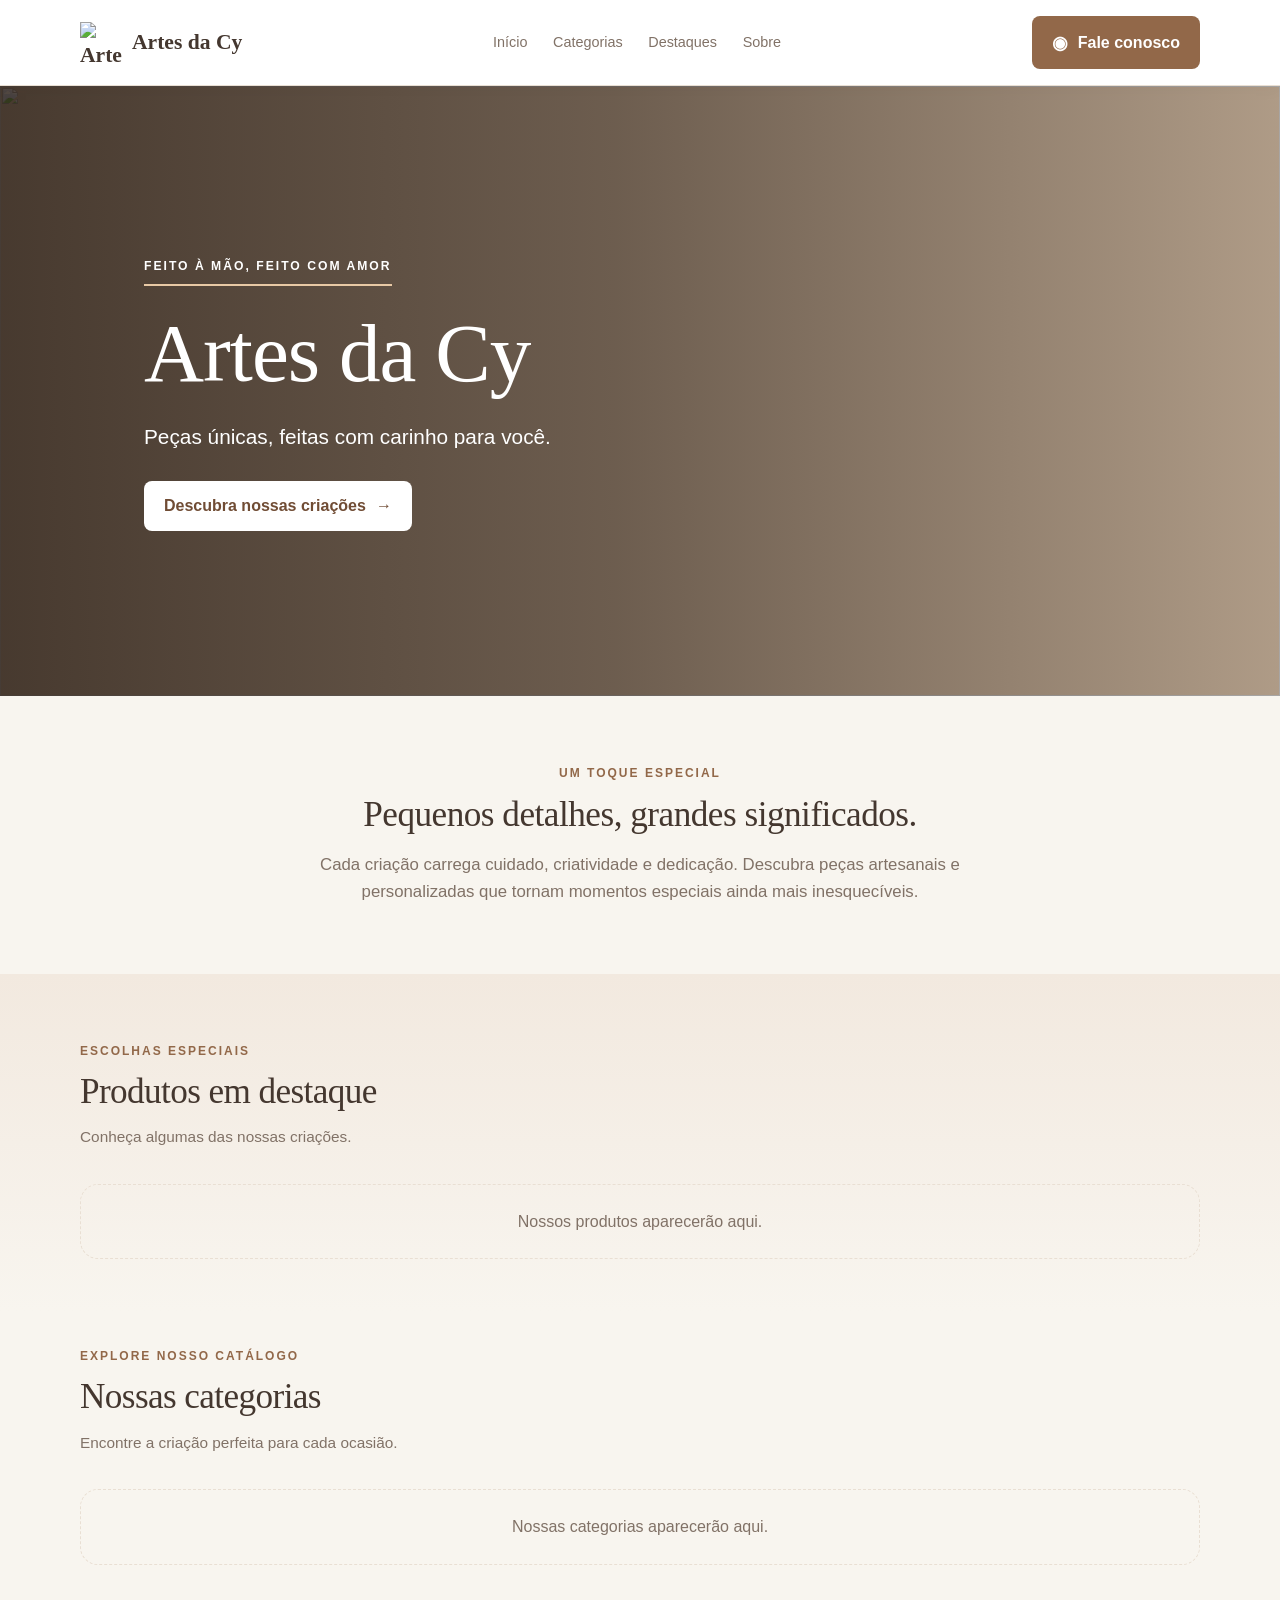
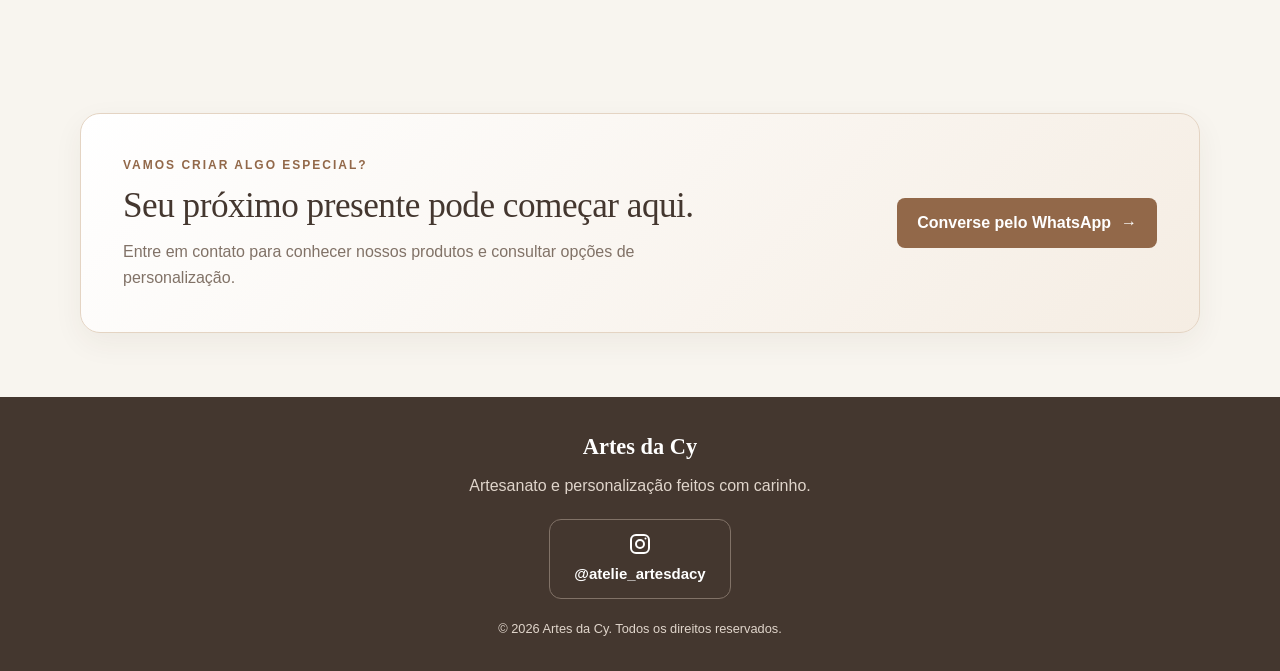
==== commit 755b6079: "chore: atualiza versões dos scripts" ====
--- a/index.html
+++ b/index.html
@@ -14,10 +14,10 @@
   <link rel="stylesheet" href="css/catalogo.css?v=1.1.1">
   <link rel="stylesheet" href="css/navbar-carrinho.css?v=1.1.1">
 
-  <script src="js/produtos.js?v=2" defer></script>
-  <script src="js/app.js?v=2" defer></script>
-  <script src="js/catalogo.js?v=2" defer></script>
-  <script src="js/busca.js?v=2" defer></script>
+  <script src="js/produtos.js?v=2.0.0" defer></script>
+  <script src="js/app.js?v=2.0.0" defer></script>
+  <script src="js/catalogo.js?v=2.0.0" defer></script>
+  <script src="js/busca.js?v=2.0.0" defer></script>
   
 </head>
 
